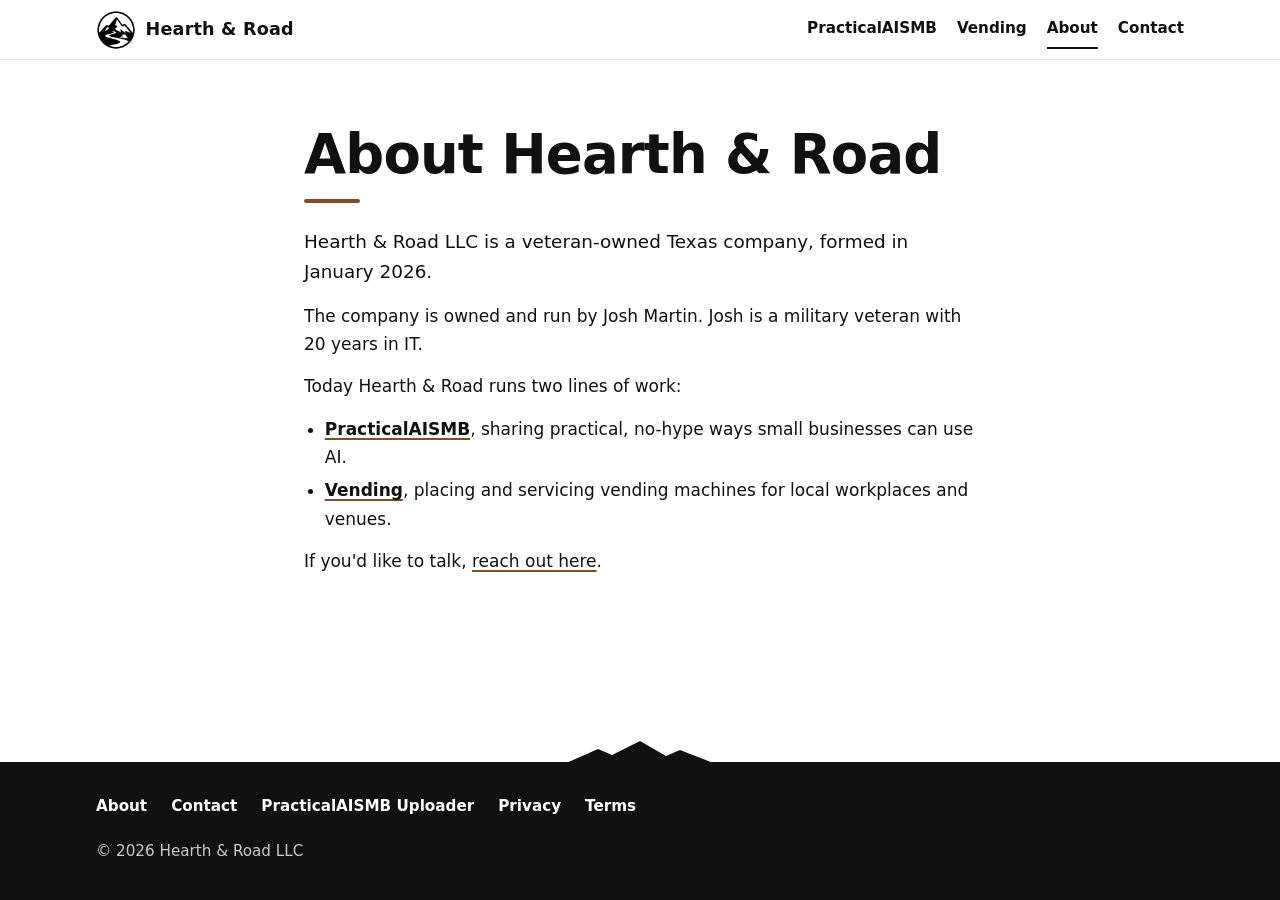
==== about/index.html @ 05d509e7 "Add files via upload" ====
<!DOCTYPE html>
<html lang="en">
<head>
<meta charset="utf-8">
<meta name="viewport" content="width=device-width, initial-scale=1">
<title>About | Hearth &amp; Road LLC</title>
<meta name="theme-color" content="#111111">
<link rel="icon" href="/favicon.ico" sizes="any">
<link rel="icon" type="image/png" sizes="32x32" href="/assets/favicon-32.png">
<link rel="apple-touch-icon" href="/assets/apple-touch-icon.png">
<link rel="stylesheet" href="/assets/style.css">
</head>
<body>
<header class="site-header">
<div class="wrap bar">
<a class="brand" href="/"><img src="/assets/logo-128.png" width="40" height="40" alt="Hearth &amp; Road logo"><span>Hearth &amp; Road</span></a>
<nav aria-label="Main"><ul><li><a href="/practicalaismb/">PracticalAISMB</a></li><li><a href="/vending/">Vending</a></li><li><a href="/about/" aria-current="page">About</a></li><li><a href="/contact/">Contact</a></li></ul></nav>
</div>
</header>
<main class="wrap prose">
<h1>About Hearth &amp; Road</h1>
<p>Hearth &amp; Road LLC is a veteran-owned Texas company, formed in January 2026.</p>
<p>The company is owned and run by Josh Martin. Josh is a military veteran with 20 years in IT.</p>
<p>Today Hearth &amp; Road runs two lines of work:</p>
<ul>
<li><strong><a href="/practicalaismb/">PracticalAISMB</a></strong>, sharing practical, no-hype ways small businesses can use AI.</li>
<li><strong><a href="/vending/">Vending</a></strong>, placing and servicing vending machines for local workplaces and venues.</li>
</ul>
<p>If you'd like to talk, <a href="/contact/">reach out here</a>.</p>
</main>
<div class="ridge" aria-hidden="true"><svg viewBox="0 0 240 24" width="240" height="24" focusable="false"><polygon points="0,24 44,24 78,9 92,15 120,1 146,16 160,10 196,24 240,24" fill="currentColor"/></svg></div>
<footer class="site-footer">
<div class="wrap">
<nav aria-label="Footer"><ul><li><a href="/about/">About</a></li><li><a href="/contact/">Contact</a></li><li><a href="/practicalaismb/uploader/">PracticalAISMB Uploader</a></li><li><a href="/privacy/">Privacy</a></li><li><a href="/terms/">Terms</a></li></ul></nav>
<p>&copy; 2026 Hearth &amp; Road LLC</p>
</div>
</footer>
</body>
</html>
---- assets/style.css ----
/* Hearth & Road: monochrome with one earth accent. System fonts only. No JS. */
:root{--ink:#111;--paper:#fff;--muted:#4a4a4a;--line:#e4e4e4;--soft:#f6f5f3;--accent:#8a4a26;--foot-muted:#c9c9c9}
*,*::before,*::after{box-sizing:border-box}
html{-webkit-text-size-adjust:100%;scroll-padding-top:5rem}
body{margin:0;font-family:system-ui,-apple-system,"Segoe UI",Roboto,"Helvetica Neue",Arial,sans-serif;font-size:1.0625rem;line-height:1.65;color:var(--ink);background:var(--paper)}
body{min-height:100vh;display:flex;flex-direction:column}
main{flex:1 0 auto}
img{max-width:100%;height:auto;display:block}
.wrap{width:100%;max-width:72rem;margin:0 auto;padding-left:1.25rem;padding-right:1.25rem}
a{color:var(--ink);text-decoration-color:var(--accent);text-decoration-thickness:2px;text-underline-offset:3px}
a:hover{color:var(--accent)}
a:focus-visible{outline:3px solid var(--accent);outline-offset:2px;border-radius:2px}

/* header */
.site-header{position:sticky;top:0;z-index:10;background:rgba(255,255,255,.97);border-bottom:1px solid var(--line)}
.bar{display:flex;flex-wrap:wrap;align-items:center;justify-content:space-between;gap:.35rem 1.5rem;padding-top:.6rem;padding-bottom:.6rem}
.brand{display:flex;align-items:center;gap:.6rem;text-decoration:none;color:var(--ink);font-weight:700;font-size:1.1rem;letter-spacing:.01em}
.brand img{width:40px;height:40px}
.site-header nav ul{list-style:none;margin:0;padding:0;display:flex;flex-wrap:wrap;align-items:center;gap:0 1.25rem}
.site-header nav li,.site-header nav li+li{margin:0}
.site-header nav a{display:inline-block;padding:.35rem 0;text-decoration:none;font-weight:600;font-size:.95rem;color:var(--ink);border-bottom:2px solid transparent}
.site-header nav a:hover{color:var(--ink);border-bottom-color:var(--accent)}
.site-header nav a[aria-current="page"]{border-bottom-color:var(--ink)}

/* type */
h1,h2,h3{line-height:1.15;letter-spacing:-.015em;margin:0}
h1{font-size:clamp(2.1rem,6vw,3.4rem);font-weight:800}
h2{font-size:clamp(1.4rem,3.2vw,1.85rem);font-weight:750;margin-top:2.75rem}
h3{font-size:1.2rem;font-weight:700;margin-top:1.75rem}
p,ul,ol{margin:.9rem 0 0}
ul,ol{padding-left:1.3rem}
li+li{margin-top:.35rem}
code{font-family:ui-monospace,SFMono-Regular,Menlo,Consolas,monospace;font-size:.9em;background:var(--soft);border:1px solid var(--line);padding:.05em .35em;border-radius:4px}
strong{font-weight:700}

/* prose pages */
.prose{max-width:46rem;padding-top:3rem;padding-bottom:3.5rem}
.prose h1{padding-bottom:1rem;margin-bottom:1.5rem;position:relative}
.prose h1::after{content:"";position:absolute;left:0;bottom:0;width:3.5rem;height:4px;background:var(--accent);border-radius:2px}
.prose h1+p{font-size:1.15rem}
.prose main a{overflow-wrap:anywhere}
.prose a{overflow-wrap:anywhere}
.linkrow{margin-top:2.5rem;padding-top:1.25rem;border-top:1px solid var(--line);font-size:.95rem;color:var(--muted)}
mark.ph{display:inline-block;max-width:100%;background:var(--soft);color:var(--ink);border:1px dashed var(--accent);padding:.05em .4em;border-radius:4px;font-weight:600}

/* button */
.cta{margin-top:1.25rem}
.btn{display:inline-block;background:var(--ink);color:var(--paper);text-decoration:none;font-weight:650;font-size:1rem;line-height:1.2;padding:.8rem 1.35rem;border:2px solid var(--ink);border-radius:999px;transition:background-color .15s ease,color .15s ease}
.btn:hover{background:var(--paper);color:var(--ink)}
.btn:focus-visible{outline:3px solid var(--accent);outline-offset:3px}

/* home */
.home{padding-top:2.5rem;padding-bottom:3.5rem}
.hero{display:flex;flex-direction:column;align-items:flex-start;gap:1.5rem;padding:1rem 0 2.5rem;border-bottom:1px solid var(--line)}
.hero-logo{width:150px;height:150px}
.hero h1{font-size:clamp(2rem,8vw,4.2rem)}
.tagline{font-size:clamp(1.25rem,3.4vw,1.6rem);font-weight:600;line-height:1.35;margin-top:1rem;max-width:38ch}
.lede{color:var(--muted);font-size:1.1rem;max-width:52ch}
.cards{display:grid;grid-template-columns:1fr;gap:1.25rem;margin-top:1.5rem}
.card{display:flex;flex-direction:column;border:1px solid var(--ink);border-radius:14px;padding:1.6rem 1.5rem 1.75rem;background:var(--paper);transition:box-shadow .15s ease,transform .15s ease}
.card:hover{box-shadow:0 8px 24px rgba(17,17,17,.10);transform:translateY(-2px)}
.card h3{margin-top:0;font-size:1.45rem}
.card h3::before{content:"";display:block;width:2.5rem;height:4px;background:var(--accent);border-radius:2px;margin-bottom:.9rem}
.card .cta{margin-top:auto;padding-top:1.25rem;order:2}
.card p:not(.cta){color:var(--ink)}
.touch{margin-top:3rem;padding:2rem 1.5rem;background:var(--soft);border-radius:14px}
.touch h2{margin-top:0}

/* divider + footer */
.ridge{color:var(--ink);display:flex;justify-content:center;padding:0 1.25rem;margin-bottom:-1px}
.ridge svg{display:block;width:240px;height:24px;margin-bottom:-1px}
.site-footer{background:var(--ink);color:var(--foot-muted);padding:2rem 0 2.25rem;font-size:.95rem}
.site-footer ul{list-style:none;margin:0;padding:0;display:flex;flex-wrap:wrap;gap:.5rem 1.5rem}
.site-footer li+li{margin-top:0}
.site-footer a{color:var(--paper);text-decoration:none;font-weight:600}
.site-footer a:hover{color:var(--paper);text-decoration:underline;text-decoration-color:var(--paper)}
.site-footer a:focus-visible{outline-color:var(--paper)}
.site-footer p{margin-top:1.25rem}

@media (min-width:760px){
  .wrap{padding-left:2rem;padding-right:2rem}
  .hero{flex-direction:row;align-items:center;gap:3rem;padding:2.5rem 0 3.5rem}
  .hero-logo{width:240px;height:240px;flex:none}
  .cards{grid-template-columns:1fr 1fr;gap:1.75rem}
  .card{padding:2rem 2rem 2.25rem}
  .touch{padding:2.5rem 2.5rem}
  .prose{padding-top:4rem}
}
@media (max-width:480px){
  .bar{padding-top:.5rem;padding-bottom:.4rem}
  .site-header nav ul{gap:0 1rem}
  .site-header nav a{font-size:.9rem;padding:.25rem 0}
}
@media (prefers-reduced-motion:reduce){*{transition:none!important}.card:hover{transform:none}}
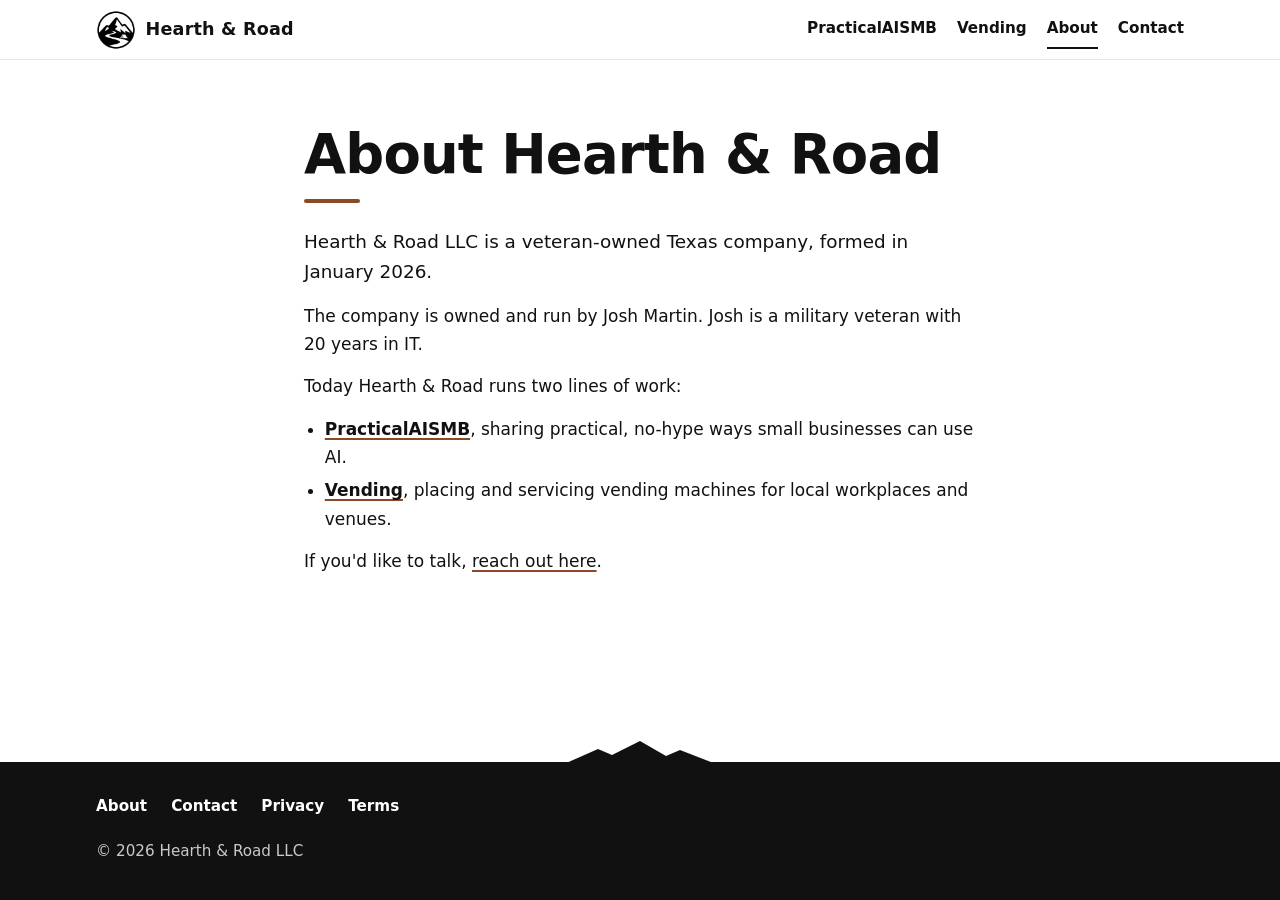
==== commit d3f42cef: "Add files via upload" ====
--- a/about/index.html
+++ b/about/index.html
@@ -31,7 +31,7 @@
 <div class="ridge" aria-hidden="true"><svg viewBox="0 0 240 24" width="240" height="24" focusable="false"><polygon points="0,24 44,24 78,9 92,15 120,1 146,16 160,10 196,24 240,24" fill="currentColor"/></svg></div>
 <footer class="site-footer">
 <div class="wrap">
-<nav aria-label="Footer"><ul><li><a href="/about/">About</a></li><li><a href="/contact/">Contact</a></li><li><a href="/practicalaismb/uploader/">PracticalAISMB Uploader</a></li><li><a href="/privacy/">Privacy</a></li><li><a href="/terms/">Terms</a></li></ul></nav>
+<nav aria-label="Footer"><ul><li><a href="/about/">About</a></li><li><a href="/contact/">Contact</a></li><li><a href="/privacy/">Privacy</a></li><li><a href="/terms/">Terms</a></li></ul></nav>
 <p>&copy; 2026 Hearth &amp; Road LLC</p>
 </div>
 </footer>
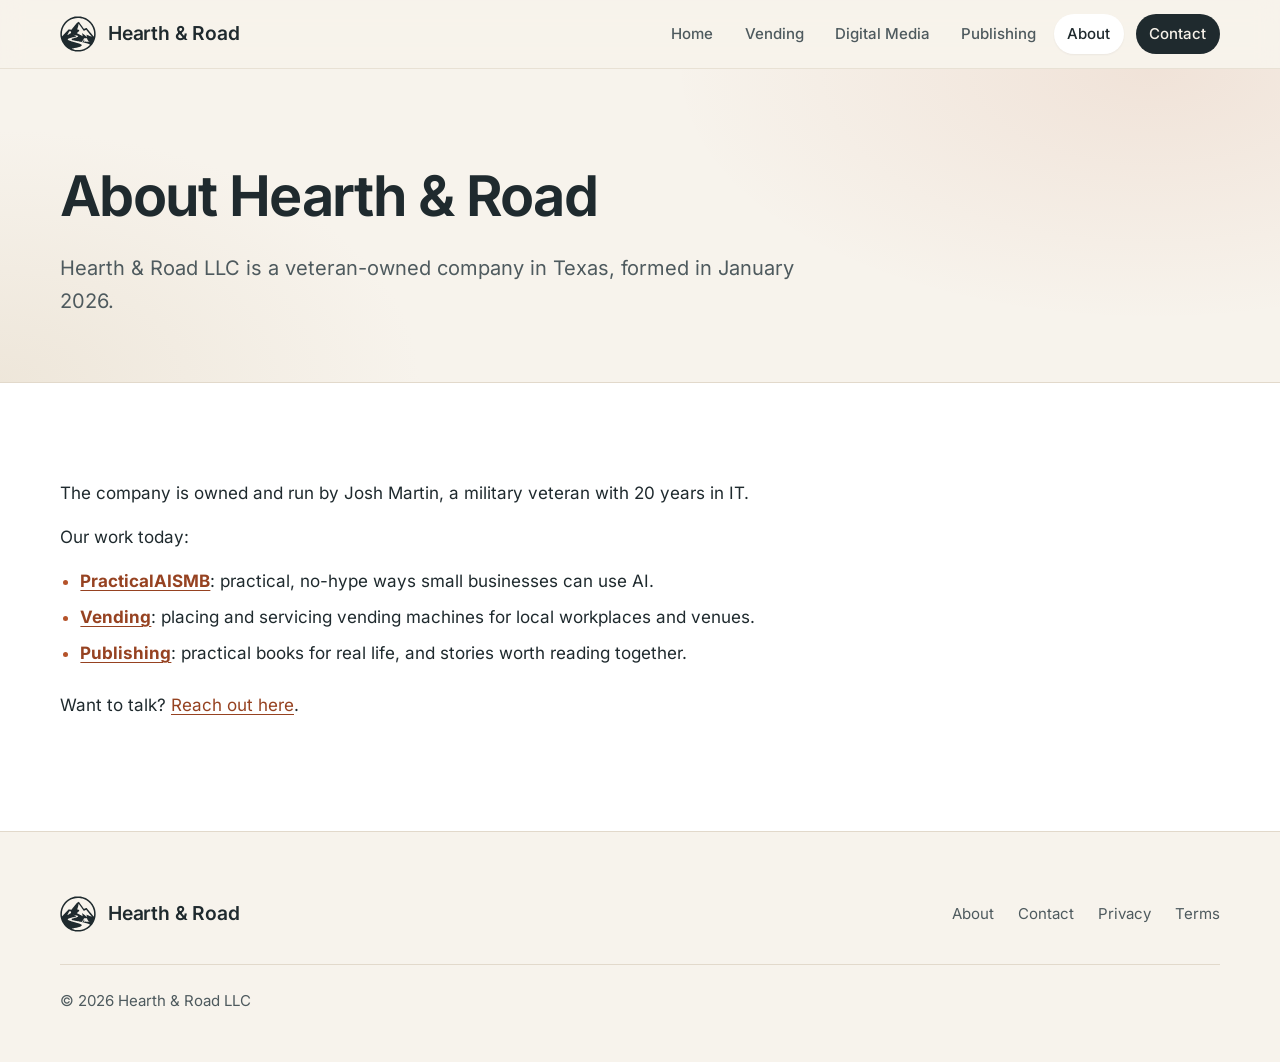
==== commit 2720fc4e: "Add files via upload" ====
--- a/about/index.html
+++ b/about/index.html
@@ -1,39 +1,93 @@
-<!DOCTYPE html>
+<!doctype html>
 <html lang="en">
 <head>
-<meta charset="utf-8">
-<meta name="viewport" content="width=device-width, initial-scale=1">
-<title>About | Hearth &amp; Road LLC</title>
-<meta name="theme-color" content="#111111">
-<link rel="icon" href="/favicon.ico" sizes="any">
-<link rel="icon" type="image/png" sizes="32x32" href="/assets/favicon-32.png">
-<link rel="apple-touch-icon" href="/assets/apple-touch-icon.png">
-<link rel="stylesheet" href="/assets/style.css">
+  <meta charset="utf-8">
+  <meta name="viewport" content="width=device-width, initial-scale=1">
+  <title>About Hearth &amp; Road</title>
+  <meta name="description" content="Hearth &amp; Road LLC is a veteran-owned company in Texas, formed in January 2026.">
+  <link rel="preload" href="/fonts/inter-latin-var.woff2" as="font" type="font/woff2" crossorigin>
+  <link rel="canonical" href="https://www.hearthandroad.com/about/">
+  <meta property="og:type" content="website">
+  <meta property="og:site_name" content="Hearth &amp; Road">
+  <meta property="og:title" content="About Hearth &amp; Road">
+  <meta property="og:description" content="Hearth &amp; Road LLC is a veteran-owned company in Texas, formed in January 2026.">
+  <meta property="og:url" content="https://www.hearthandroad.com/about/">
+  <meta property="og:image" content="https://www.hearthandroad.com/assets/og-image.png">
+  <meta property="og:image:width" content="1200">
+  <meta property="og:image:height" content="630">
+  <meta property="og:image:alt" content="Hearth &amp; Road logo and name">
+  <meta name="twitter:card" content="summary_large_image">
+  <meta name="twitter:title" content="About Hearth &amp; Road">
+  <meta name="twitter:description" content="Hearth &amp; Road LLC is a veteran-owned company in Texas, formed in January 2026.">
+  <meta name="twitter:image" content="https://www.hearthandroad.com/assets/og-image.png">
+  <link rel="stylesheet" href="/styles.css">
+  <link rel="icon" href="/favicon.svg" type="image/svg+xml">
+  <link rel="icon" href="/favicon.png" type="image/png" sizes="32x32">
+  <link rel="apple-touch-icon" href="/apple-touch-icon.png">
 </head>
 <body>
-<header class="site-header">
-<div class="wrap bar">
-<a class="brand" href="/"><img src="/assets/logo-128.png" width="40" height="40" alt="Hearth &amp; Road logo"><span>Hearth &amp; Road</span></a>
-<nav aria-label="Main"><ul><li><a href="/practicalaismb/">PracticalAISMB</a></li><li><a href="/vending/">Vending</a></li><li><a href="/about/" aria-current="page">About</a></li><li><a href="/contact/">Contact</a></li></ul></nav>
-</div>
-</header>
-<main class="wrap prose">
-<h1>About Hearth &amp; Road</h1>
-<p>Hearth &amp; Road LLC is a veteran-owned Texas company, formed in January 2026.</p>
-<p>The company is owned and run by Josh Martin. Josh is a military veteran with 20 years in IT.</p>
-<p>Today Hearth &amp; Road runs two lines of work:</p>
-<ul>
-<li><strong><a href="/practicalaismb/">PracticalAISMB</a></strong>, sharing practical, no-hype ways small businesses can use AI.</li>
-<li><strong><a href="/vending/">Vending</a></strong>, placing and servicing vending machines for local workplaces and venues.</li>
-</ul>
-<p>If you'd like to talk, <a href="/contact/">reach out here</a>.</p>
-</main>
-<div class="ridge" aria-hidden="true"><svg viewBox="0 0 240 24" width="240" height="24" focusable="false"><polygon points="0,24 44,24 78,9 92,15 120,1 146,16 160,10 196,24 240,24" fill="currentColor"/></svg></div>
-<footer class="site-footer">
-<div class="wrap">
-<nav aria-label="Footer"><ul><li><a href="/about/">About</a></li><li><a href="/contact/">Contact</a></li><li><a href="/privacy/">Privacy</a></li><li><a href="/terms/">Terms</a></li></ul></nav>
-<p>&copy; 2026 Hearth &amp; Road LLC</p>
-</div>
-</footer>
+  <a class="skip-link" href="#main">Skip to content</a>
+
+  <header class="site-header">
+    <div class="container">
+      <a class="brand" href="/" aria-label="Hearth &amp; Road home">
+        <img src="/assets/logo.svg" alt="" width="36" height="36">
+        <span>Hearth &amp; Road</span>
+      </a>
+      <nav class="site-nav" aria-label="Main">
+        <ul>
+          <li><a href="/">Home</a></li>
+          <li><a href="/vending/">Vending</a></li>
+          <li><a href="/practicalaismb/">Digital Media</a></li>
+          <li><a href="/publishing/">Publishing</a></li>
+          <li><a aria-current="page" href="/about/">About</a></li>
+          <li><a class="nav-cta" href="/contact/">Contact</a></li>
+        </ul>
+      </nav>
+    </div>
+  </header>
+
+  <main id="main">
+    <section class="page-hero">
+      <div class="container">
+        <div class="page-hero-inner">
+          <h1>About Hearth &amp; Road</h1>
+          <p class="lead">Hearth &amp; Road LLC is a veteran-owned company in Texas, formed in January 2026.</p>
+        </div>
+      </div>
+    </section>
+    <section class="section section-alt">
+      <div class="container">
+        <div class="prose">
+          <p>The company is owned and run by Josh Martin, a military veteran with 20 years in IT.</p>
+          <p>Our work today:</p>
+          <ul class="link-list">
+            <li><strong><a href="/practicalaismb/">PracticalAISMB</a></strong>: practical, no-hype ways small businesses can use AI.</li>
+            <li><strong><a href="/vending/">Vending</a></strong>: placing and servicing vending machines for local workplaces and venues.</li>
+            <li><strong><a href="/publishing/">Publishing</a></strong>: practical books for real life, and stories worth reading together.</li>
+          </ul>
+          <p>Want to talk? <a href="/contact/">Reach out here</a>.</p>
+        </div>
+      </div>
+    </section>
+  </main>
+
+  <footer class="site-footer">
+    <div class="container">
+      <div class="footer-top">
+        <a class="brand" href="/">
+          <img src="/assets/logo.svg" alt="" width="36" height="36">
+          <span>Hearth &amp; Road</span>
+        </a>
+        <ul class="footer-links">
+          <li><a href="/about/">About</a></li>
+          <li><a href="/contact/">Contact</a></li>
+          <li><a href="/privacy/">Privacy</a></li>
+          <li><a href="/terms/">Terms</a></li>
+        </ul>
+      </div>
+      <p class="footer-bottom">&copy; 2026 Hearth &amp; Road LLC</p>
+    </div>
+  </footer>
 </body>
 </html>
--- a/styles.css
+++ b/styles.css
@@ -0,0 +1,350 @@
+/* Hearth & Road shared stylesheet. Shared by every page. Staged 26 Oct 2026. */
+
+@font-face {
+  font-family: "Inter";
+  src: url("/fonts/inter-latin-var.woff2") format("woff2");
+  font-weight: 400 700;
+  font-display: swap;
+}
+
+:root {
+  /* Palette */
+  --cream: #F7F3EC;
+  --sand: #EDE5D8;
+  --surface: #FFFFFF;
+  --ink: #1F2A2E;
+  --ink-soft: #4E5A5E;
+  --line: #E2D9CB;
+  --ember: #B5532A;
+  --ember-dark: #964221;
+  --ember-tint: #F6E6DC;
+  --on-ink: #F6F1E9;
+
+  /* Type */
+  --font-display: "Inter", system-ui, -apple-system, "Segoe UI", Roboto, Helvetica, Arial, sans-serif;
+  --font-body: "Inter", system-ui, -apple-system, "Segoe UI", Roboto, Helvetica, Arial, sans-serif;
+  --fs-xs: 0.8125rem;   /* 13 */
+  --fs-sm: 0.9375rem;   /* 15 */
+  --fs-base: 1.0625rem; /* 17 */
+  --fs-lg: 1.25rem;     /* 20 */
+  --fs-xl: clamp(1.5rem, 1.2rem + 1vw, 1.875rem);
+  --fs-2xl: clamp(1.875rem, 1.4rem + 1.8vw, 2.5rem);
+  --fs-3xl: clamp(2.5rem, 1.6rem + 3.6vw, 4.25rem);
+
+  /* Spacing scale (4px base) */
+  --s-1: 0.25rem;  /* 4 */
+  --s-2: 0.5rem;   /* 8 */
+  --s-3: 0.75rem;  /* 12 */
+  --s-4: 1rem;     /* 16 */
+  --s-5: 1.5rem;   /* 24 */
+  --s-6: 2rem;     /* 32 */
+  --s-7: 3rem;     /* 48 */
+  --s-8: 4rem;     /* 64 */
+  --s-9: 6rem;     /* 96 */
+  --s-10: 8rem;    /* 128 */
+
+  --radius-sm: 10px;
+  --radius: 18px;
+  --radius-pill: 999px;
+  --shadow-sm: 0 1px 2px rgba(31, 42, 46, 0.06);
+  --shadow: 0 1px 2px rgba(31, 42, 46, 0.05), 0 12px 32px -12px rgba(31, 42, 46, 0.14);
+  --shadow-lg: 0 2px 4px rgba(31, 42, 46, 0.05), 0 24px 48px -16px rgba(31, 42, 46, 0.22);
+  --container: 1160px;
+  --header-h: 68px;
+}
+
+*, *::before, *::after { box-sizing: border-box; }
+html { -webkit-text-size-adjust: 100%; scroll-behavior: smooth; scroll-padding-top: var(--header-h); }
+body {
+  margin: 0;
+  font-family: var(--font-body);
+  font-size: var(--fs-base);
+  line-height: 1.65;
+  color: var(--ink);
+  background: var(--cream);
+  -webkit-font-smoothing: antialiased;
+  text-rendering: optimizeLegibility;
+}
+img { max-width: 100%; display: block; }
+a { color: var(--ember-dark); text-decoration-thickness: 1px; text-underline-offset: 3px; }
+a:hover { color: #7A361B; }
+:focus-visible { outline: 2px solid var(--ember); outline-offset: 3px; border-radius: 4px; }
+
+h1, h2, h3 {
+  font-family: var(--font-display);
+  font-weight: 650;
+  line-height: 1.12;
+  letter-spacing: -0.02em;
+  margin: 0 0 var(--s-4);
+}
+h1 { font-size: var(--fs-3xl); letter-spacing: -0.03em; }
+h2 { font-size: var(--fs-2xl); }
+h3 { font-size: var(--fs-xl); }
+p { margin: 0 0 var(--s-4); }
+
+.container { width: min(100% - 2 * var(--s-5), var(--container)); margin-inline: auto; }
+
+.skip-link { position: absolute; left: -999px; top: 0; }
+.skip-link:focus { left: var(--s-4); top: var(--s-4); z-index: 100; background: var(--surface); padding: var(--s-2) var(--s-4); border-radius: var(--radius-sm); }
+
+/* Eyebrow / section label */
+.eyebrow {
+  display: inline-block;
+  font-size: var(--fs-xs);
+  font-weight: 600;
+  letter-spacing: 0.14em;
+  text-transform: uppercase;
+  color: var(--ember-dark);
+  margin-bottom: var(--s-4);
+}
+
+/* Buttons */
+.btn {
+  display: inline-flex; align-items: center; gap: var(--s-2);
+  font: 600 var(--fs-sm)/1 var(--font-body);
+  padding: 0.95rem 1.5rem;
+  border-radius: var(--radius-pill);
+  text-decoration: none;
+  border: 1px solid transparent;
+  transition: background-color .2s ease, color .2s ease, border-color .2s ease, transform .2s ease, box-shadow .2s ease;
+}
+.btn:hover { transform: translateY(-1px); }
+.btn-primary { background: var(--ember); color: #fff; box-shadow: 0 6px 16px -6px rgba(181, 83, 42, 0.55); }
+.btn-primary:hover { background: var(--ember-dark); color: #fff; }
+.btn-ghost { background: transparent; color: var(--ink); border-color: var(--line); }
+.btn-ghost:hover { background: var(--surface); color: var(--ink); border-color: var(--ink-soft); }
+.btn-light { background: var(--on-ink); color: var(--ink); }
+.btn-light:hover { background: #fff; color: var(--ink); }
+
+/* Header */
+.site-header {
+  position: sticky; top: 0; z-index: 50;
+  background: rgba(247, 243, 236, 0.86);
+  backdrop-filter: saturate(160%) blur(12px);
+  -webkit-backdrop-filter: saturate(160%) blur(12px);
+  border-bottom: 1px solid rgba(226, 217, 203, 0.7);
+}
+.site-header .container { display: flex; align-items: center; justify-content: space-between; gap: var(--s-5); min-height: var(--header-h); }
+.brand { display: inline-flex; align-items: center; gap: var(--s-3); text-decoration: none; color: var(--ink); }
+.brand img { width: 36px; height: 36px; }
+.brand span { font-family: var(--font-display); font-size: 1.2rem; font-weight: 600; letter-spacing: -0.01em; }
+.site-nav ul { display: flex; gap: var(--s-1); list-style: none; margin: 0; padding: 0; }
+.site-nav a {
+  display: block; padding: 0.5rem 0.85rem; border-radius: var(--radius-pill);
+  font-size: var(--fs-sm); font-weight: 500; color: var(--ink-soft); text-decoration: none;
+  transition: background-color .2s ease, color .2s ease;
+}
+.site-nav a:hover { color: var(--ink); background: var(--sand); }
+.site-nav a[aria-current="page"] { color: var(--ink); background: var(--surface); box-shadow: var(--shadow-sm); }
+.site-nav .nav-cta { background: var(--ink); color: var(--on-ink); margin-left: var(--s-2); }
+.site-nav .nav-cta:hover { background: #000; color: #fff; }
+
+/* Hero */
+.hero {
+  position: relative; overflow: hidden;
+  padding: var(--s-10) 0 var(--s-9);
+  background:
+    radial-gradient(900px 480px at 85% 10%, rgba(181, 83, 42, 0.10), transparent 60%),
+    radial-gradient(700px 420px at 0% 100%, rgba(237, 229, 216, 0.9), transparent 70%);
+}
+.hero-grid { display: grid; grid-template-columns: 1.25fr 0.75fr; gap: var(--s-8); align-items: center; }
+.hero h1 { max-width: 14ch; }
+.hero .lead { font-size: var(--fs-lg); color: var(--ink-soft); max-width: 40ch; margin-bottom: var(--s-6); }
+.hero-actions { display: flex; flex-wrap: wrap; gap: var(--s-3); }
+.hero-mark {
+  justify-self: center;
+  width: min(100%, 340px); aspect-ratio: 1;
+  display: grid; place-items: center;
+  border-radius: 50%;
+  background: var(--surface);
+  box-shadow: var(--shadow-lg);
+  border: 1px solid var(--line);
+}
+.hero-mark img { width: 72%; height: auto; }
+
+/* Sections */
+.section { padding: var(--s-9) 0; }
+.section-head { max-width: 640px; margin-bottom: var(--s-7); }
+.section-alt { background: var(--surface); border-block: 1px solid var(--line); }
+
+/* Cards */
+.card-grid { display: grid; grid-template-columns: repeat(3, 1fr); gap: var(--s-5); }
+.card {
+  display: flex; flex-direction: column;
+  background: var(--surface);
+  border: 1px solid var(--line);
+  border-radius: var(--radius);
+  padding: var(--s-6);
+  box-shadow: var(--shadow);
+  transition: transform .25s ease, box-shadow .25s ease;
+}
+.section-alt .card { background: var(--cream); }
+.card:hover { transform: translateY(-3px); box-shadow: var(--shadow-lg); }
+.card-icon {
+  width: 48px; height: 48px; border-radius: 14px;
+  display: grid; place-items: center;
+  background: var(--ember-tint); color: var(--ember);
+  margin-bottom: var(--s-5);
+}
+.card-icon svg { width: 24px; height: 24px; }
+.card p { color: var(--ink-soft); }
+.card .card-eyebrow {
+  font-size: var(--fs-xs); font-weight: 600; letter-spacing: 0.12em; text-transform: uppercase;
+  color: var(--ember-dark); margin: 0 0 var(--s-2);
+}
+.card h3 + .card-eyebrow { margin: calc(var(--s-2) * -1) 0 var(--s-3); }
+.card .card-note { font-size: var(--fs-sm); }
+.card .card-link {
+  margin-top: auto; padding-top: var(--s-4);
+  font-weight: 600; font-size: var(--fs-sm); text-decoration: none;
+  display: inline-flex; align-items: center; gap: var(--s-2);
+}
+.card .card-link::after { content: "\2192"; transition: transform .2s ease; }
+.card .card-link:hover::after { transform: translateX(3px); }
+
+/* CTA band */
+.cta-band {
+  background: var(--ink); color: var(--on-ink);
+  border-radius: calc(var(--radius) + 6px);
+  padding: var(--s-8) var(--s-7);
+  display: flex; align-items: center; justify-content: space-between; gap: var(--s-6);
+  position: relative; overflow: hidden;
+}
+.cta-band::before {
+  content: ""; position: absolute; inset: auto -120px -160px auto; width: 420px; height: 420px;
+  background: radial-gradient(circle, rgba(181, 83, 42, 0.45), transparent 65%);
+  pointer-events: none;
+}
+.cta-band h2 { color: var(--on-ink); margin-bottom: var(--s-3); }
+.cta-band p { color: rgba(246, 241, 233, 0.78); margin: 0; max-width: 46ch; font-size: var(--fs-lg); }
+.cta-band > * { position: relative; }
+
+/* Footer */
+.site-footer { padding: var(--s-8) 0 var(--s-6); color: var(--ink-soft); font-size: var(--fs-sm); }
+.footer-top { display: flex; align-items: center; justify-content: space-between; gap: var(--s-5); padding-bottom: var(--s-6); border-bottom: 1px solid var(--line); }
+.footer-links { display: flex; flex-wrap: wrap; gap: var(--s-2) var(--s-5); list-style: none; margin: 0; padding: 0; }
+.footer-links a { color: var(--ink-soft); text-decoration: none; }
+.footer-links a:hover { color: var(--ink); }
+.footer-bottom { padding-top: var(--s-5); }
+
+/* Responsive */
+@media (max-width: 960px) {
+  .hero { padding: var(--s-8) 0 var(--s-8); }
+  .hero-grid { grid-template-columns: 1fr; gap: var(--s-7); }
+  .hero-mark { justify-self: start; width: 200px; order: -1; }
+  .card-grid { grid-template-columns: 1fr; }
+  .cta-band { flex-direction: column; align-items: flex-start; padding: var(--s-7) var(--s-6); }
+}
+@media (max-width: 860px) {
+  .site-header .container { flex-direction: column; align-items: stretch; gap: 0; padding-top: var(--s-3); }
+  .brand { align-self: flex-start; }
+  .site-nav ul { flex-wrap: wrap; gap: var(--s-1); padding: var(--s-2) 0 var(--s-3); }
+  .site-nav a { padding: 0.4rem 0.75rem; font-size: 0.875rem; }
+  .site-nav .nav-cta { margin-left: 0; }
+}
+@media (max-width: 560px) {
+  :root { --fs-base: 1rem; }
+  .section { padding: var(--s-8) 0; }
+  .hero-mark { width: 148px; }
+  .card { padding: var(--s-5); }
+  .footer-top { flex-direction: column; align-items: flex-start; }
+}
+@media (prefers-reduced-motion: reduce) {
+  *, *::before, *::after { transition: none !important; scroll-behavior: auto !important; }
+}
+
+/* Inner pages (added 26 Oct 2026, steps 1 and 2) */
+.page-hero {
+  padding: var(--s-9) 0 var(--s-8);
+  background:
+    radial-gradient(800px 420px at 90% 0%, rgba(181, 83, 42, 0.10), transparent 60%),
+    radial-gradient(600px 360px at 0% 100%, rgba(237, 229, 216, 0.9), transparent 70%);
+}
+.page-hero-inner { max-width: 760px; }
+.page-hero h1 { font-size: clamp(2.25rem, 1.6rem + 2.6vw, 3.5rem); margin-bottom: var(--s-5); }
+.page-hero .lead { font-size: var(--fs-lg); color: var(--ink-soft); margin: 0; max-width: 60ch; }
+.page-hero .tagline { font-family: var(--font-display); font-size: var(--fs-xl); color: var(--ember); margin: 0 0 var(--s-4); }
+.page-hero .tagline strong { font-weight: 560; }
+.page-hero .meta { font-size: var(--fs-sm); color: var(--ink-soft); margin: 0; }
+
+.prose { max-width: 720px; }
+.prose h2 { font-size: var(--fs-xl); margin: var(--s-7) 0 var(--s-3); }
+.prose h2:first-child { margin-top: 0; }
+.prose ul { padding-left: 1.2em; margin: 0 0 var(--s-5); }
+.prose li { margin-bottom: var(--s-2); }
+.prose li::marker { color: var(--ember); }
+.prose code { font-size: 0.9em; background: var(--sand); padding: 0.1em 0.4em; border-radius: 6px; }
+.prose a { overflow-wrap: anywhere; }
+.muted { color: var(--ink-soft); font-size: var(--fs-sm); }
+.panel {
+  max-width: 820px;
+  background: var(--cream); border: 1px solid var(--line); border-radius: var(--radius);
+  padding: var(--s-7); box-shadow: var(--shadow);
+}
+.panel p:last-child { margin-bottom: 0; }
+
+.feature-list {
+  list-style: none; margin: var(--s-2) 0 var(--s-7); padding: 0;
+  display: grid; grid-template-columns: repeat(2, 1fr); gap: var(--s-4);
+  max-width: 900px;
+}
+.feature-list li {
+  display: flex; align-items: flex-start; gap: var(--s-4);
+  background: var(--cream); border: 1px solid var(--line); border-radius: var(--radius);
+  padding: var(--s-5); box-shadow: var(--shadow-sm); font-weight: 500;
+}
+.feature-icon {
+  flex: none; width: 36px; height: 36px; border-radius: 10px;
+  display: grid; place-items: center; background: var(--ember-tint); color: var(--ember);
+}
+.feature-icon svg { width: 20px; height: 20px; }
+
+.plain-list { list-style: none; margin: 0; padding: 0; }
+.plain-list li { margin-bottom: var(--s-3); color: var(--ink-soft); }
+.section .prose + .card-grid { margin-top: var(--s-6); }
+.card .btn { margin: var(--s-1) 0; }
+.page-links { margin-top: var(--s-7); font-size: var(--fs-sm); color: var(--ink-soft); }
+
+.contact-grid { display: grid; grid-template-columns: repeat(2, minmax(0, 320px)); gap: var(--s-4); margin-bottom: var(--s-7); }
+.contact-item {
+  background: var(--cream); border: 1px solid var(--line); border-radius: var(--radius);
+  padding: var(--s-5) var(--s-6); box-shadow: var(--shadow-sm);
+}
+.contact-label { font-size: var(--fs-xs); letter-spacing: 0.12em; text-transform: uppercase; color: var(--ember-dark); margin: 0 0 var(--s-1); }
+.contact-value { font-family: var(--font-display); font-size: var(--fs-lg); margin: 0; overflow-wrap: anywhere; }
+.contact-value a { color: var(--ink); }
+
+@media (max-width: 960px) {
+  .page-hero { padding: var(--s-8) 0 var(--s-7); }
+  .feature-list, .contact-grid { grid-template-columns: 1fr; }
+}
+@media (max-width: 560px) {
+  .panel { padding: var(--s-5); }
+}
+
+/* Added 26 Oct 2026, steps 4, 5 and PracticalAISMB polish */
+.card-grid-2 { grid-template-columns: repeat(2, 1fr); }
+.card .card-title { font-size: var(--fs-xl); }
+.feature-list-3 { grid-template-columns: repeat(3, 1fr); max-width: none; margin-bottom: 0; }
+.section-alt .feature-list li { background: var(--cream); }
+.section:not(.section-alt) .feature-list li { background: var(--surface); }
+.cta-band a:not(.btn) { color: #fff; }
+.cta-band p.cta-sub { font-size: var(--fs-base); margin-top: var(--s-3); }
+.hero-compact { padding: var(--s-9) 0 var(--s-8); }
+.hero-compact h1 { max-width: none; }
+.tagline { font-family: var(--font-display); font-size: var(--fs-xl); color: var(--ember); margin: 0 0 var(--s-3); }
+.tagline strong { font-weight: 560; }
+.hero .hero-sub { color: var(--ink-soft); max-width: 52ch; margin: 0; }
+.hero-card { align-self: center; background: var(--surface); }
+.hero-card:hover { transform: none; }
+.social-list { list-style: none; margin: 0; padding: 0; display: grid; gap: var(--s-4); }
+.social-list li { display: flex; align-items: center; gap: var(--s-4); color: var(--ink-soft); }
+.contact-strip { display: flex; align-items: baseline; gap: var(--s-6); flex-wrap: wrap; padding-bottom: var(--s-5); border-bottom: 1px solid var(--line); }
+.contact-strip h2 { font-size: var(--fs-xl); margin: 0; }
+.contact-strip p { margin: 0; font-size: var(--fs-lg); }
+@media (max-width: 960px) {
+  .card-grid-2, .feature-list-3 { grid-template-columns: 1fr; }
+}
+.section:not(.section-alt) + .section:not(.section-alt) { padding-top: 0; }
+.page-hero .hero-actions { margin-top: var(--s-5); }
+@media (max-width: 360px) { .contact-value { font-size: var(--fs-base); } }
